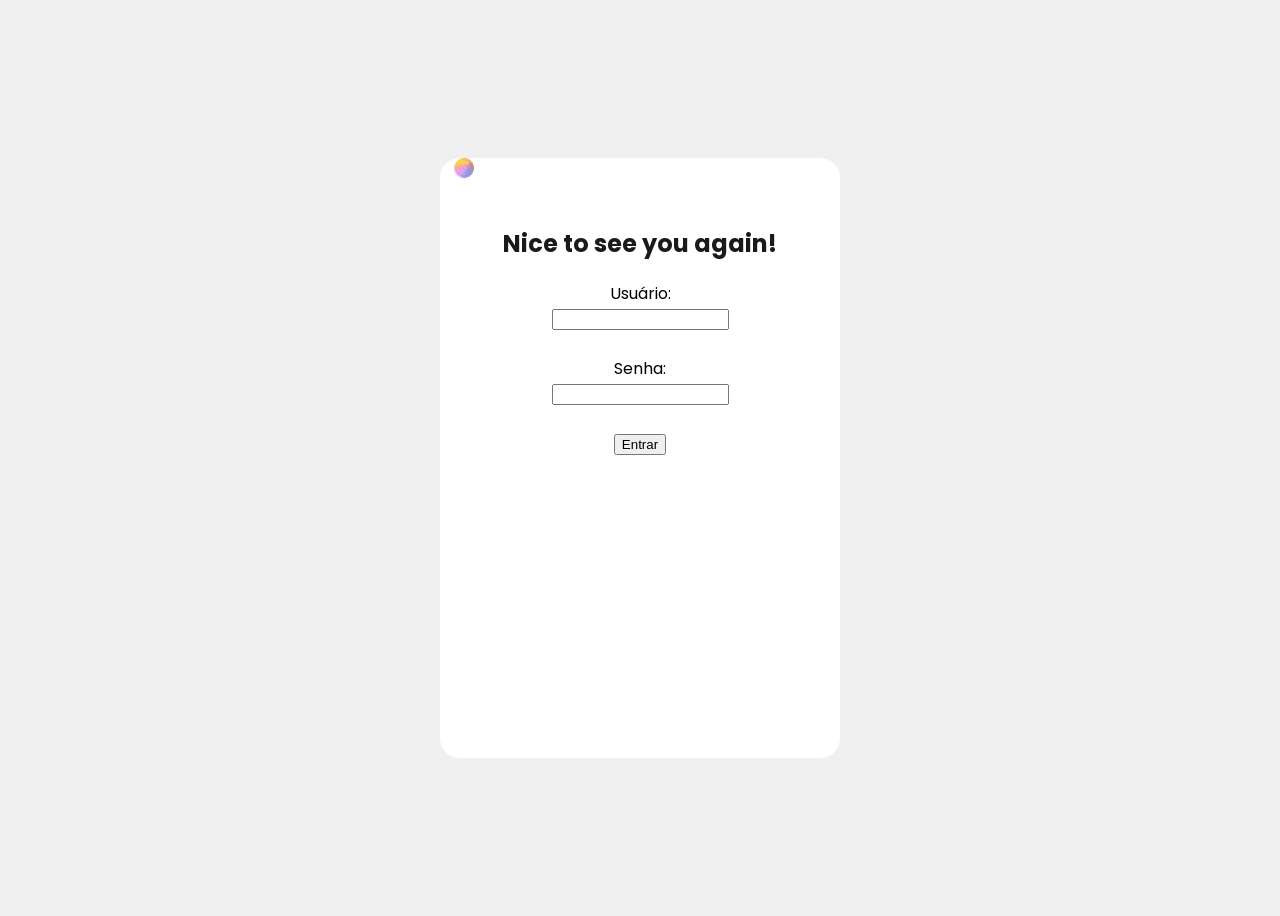
==== index.html @ f5b7cad3 "Login V1" ====
<!doctype html>
<html lang="pt-BR">
  <head>
    <meta charset="UTF-8" />
    <meta name="viewport" content="width=device-width, initial-scale=1.0" />
    <title>Tela de Login</title>
    <link rel="stylesheet" href="styles.css" />
    <link
      href="https://fonts.googleapis.com/css2?family=Poppins:wght@400;600;700&display=swap"
      rel="stylesheet"
    />
  </head>
  <body>
    <div></div>

    <div class="login-card">
      <div class="avatar">
        <img src="img/avatar.png" alt="Avatar" width="20px" />
      </div>
      
      <div><h2>Nice to see you again!</h2></div>

      <div>
        <form action="" method="post">
          <label for="username">Usuário:</label><br />
          <input type="text" id="username" name="username" /><br /><br />
          <label for="password">Senha:</label><br />
          <input type="password" id="password" name="password" /><br /><br />
          <input type="submit" value="Entrar" />
        </form>
      </div>
    </div>
  </body>
</html>
---- styles.css ----
body {
  background-color: #f0f0f0;
  display: flex;
  justify-content: center;
  align-items: center;
  height: 100vh;
  font-family: "Poppins", sans-serif;
}

.login-card {
  height: 600px;
  width: 400px;
  background-color: #fff;
  text-align: center;
  border-radius: 20px;
}

.login-card h2 {
  color: #1a1a1a;
}

.avatar
{
  height: 48px;
    width: 48px;
  border-radius: 50%;
padding: px;
}
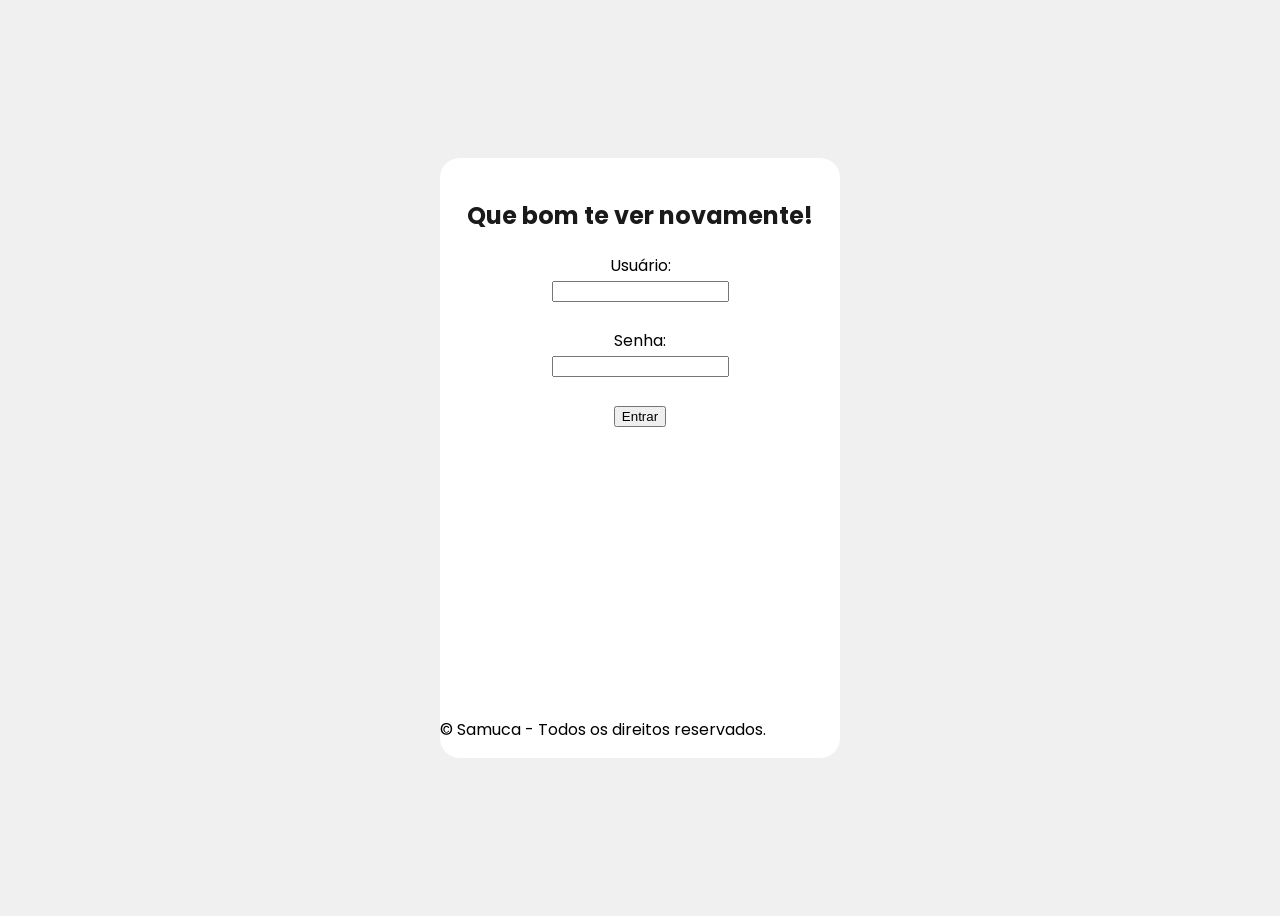
==== commit 979920e1: "Tela v1" ====
--- a/index.html
+++ b/index.html
@@ -11,14 +11,11 @@
     />
   </head>
   <body>
-    <div></div>
 
     <div class="login-card">
-      <div class="avatar">
-        <img src="img/avatar.png" alt="Avatar" width="20px" />
-      </div>
+
       
-      <div><h2>Nice to see you again!</h2></div>
+      <div class="hero"><h2>Que bom te ver novamente!</h2></div>
 
       <div>
         <form action="" method="post">
@@ -29,6 +26,13 @@
           <input type="submit" value="Entrar" />
         </form>
       </div>
+
+      <div class="rodape">
+        <footer>
+            <p>&copy; Samuca - Todos os direitos reservados.</p>
+        </footer>
+      </div>
+
     </div>
   </body>
 </html>
--- a/styles.css
+++ b/styles.css
@@ -13,17 +13,32 @@
   background-color: #fff;
   text-align: center;
   border-radius: 20px;
+  flex-direction: column;
+  position: relative;
+  display: flex;
+
+
+
+
 }
 
 .login-card h2 {
   color: #1a1a1a;
 }
 
-.avatar
-{
-  height: 48px;
-    width: 48px;
-  border-radius: 50%;
-padding: px;
+.hero {
+  padding-top: 20px;
 }
 
+.avatar {
+  height: 48px;
+  width: 48px;
+  border-radius: 50%;
+}
+
+.rodape {
+  bottom: 0;
+  position: absolute;
+  text-align: left;
+
+}
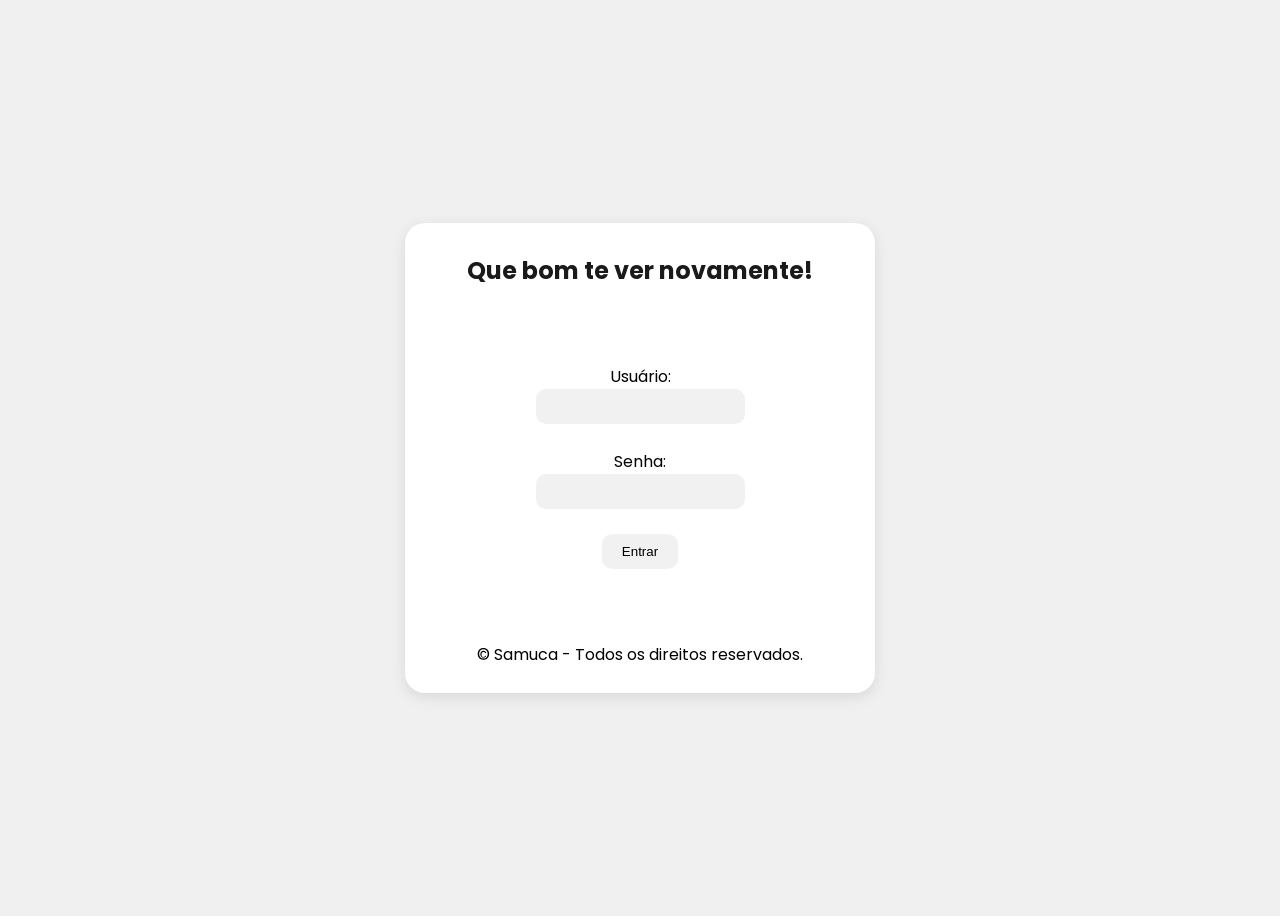
==== commit 0adad7cb: "nova versão" ====
--- a/index.html
+++ b/index.html
@@ -17,13 +17,13 @@
       
       <div class="hero"><h2>Que bom te ver novamente!</h2></div>
 
-      <div>
+      <div class="form-login">
         <form action="" method="post">
           <label for="username">Usuário:</label><br />
           <input type="text" id="username" name="username" /><br /><br />
           <label for="password">Senha:</label><br />
           <input type="password" id="password" name="password" /><br /><br />
-          <input type="submit" value="Entrar" />
+          <input class="entrar" type="submit" value="Entrar" />
         </form>
       </div>
 
--- a/styles.css
+++ b/styles.css
@@ -8,26 +8,42 @@
 }
 
 .login-card {
-  height: 600px;
-  width: 400px;
+  height: 450px;
+  width: 450px;
   background-color: #fff;
   text-align: center;
   border-radius: 20px;
   flex-direction: column;
   position: relative;
   display: flex;
-
-
-
-
+  justify-content: space-between;
+  padding: 10px;
+  box-shadow: 0 4px 15px rgba(0, 0, 0, 0.1);
 }
 
 .login-card h2 {
   color: #1a1a1a;
 }
 
-.hero {
-  padding-top: 20px;
+.form-login{
+  size: 16px;
+}
+
+input {
+  padding: 10px 20px;
+  border-radius: 10px;
+  border: none;
+  background-color: #f1f1f1;
+}
+
+.entrar{
+    transition: all 0.4s ease;
+}
+
+.entrar:hover {
+  scale: 1.05;
+
+  cursor: pointer;
 }
 
 .avatar {
@@ -37,8 +53,5 @@
 }
 
 .rodape {
-  bottom: 0;
-  position: absolute;
-  text-align: left;
-
+  text-align: center;
 }
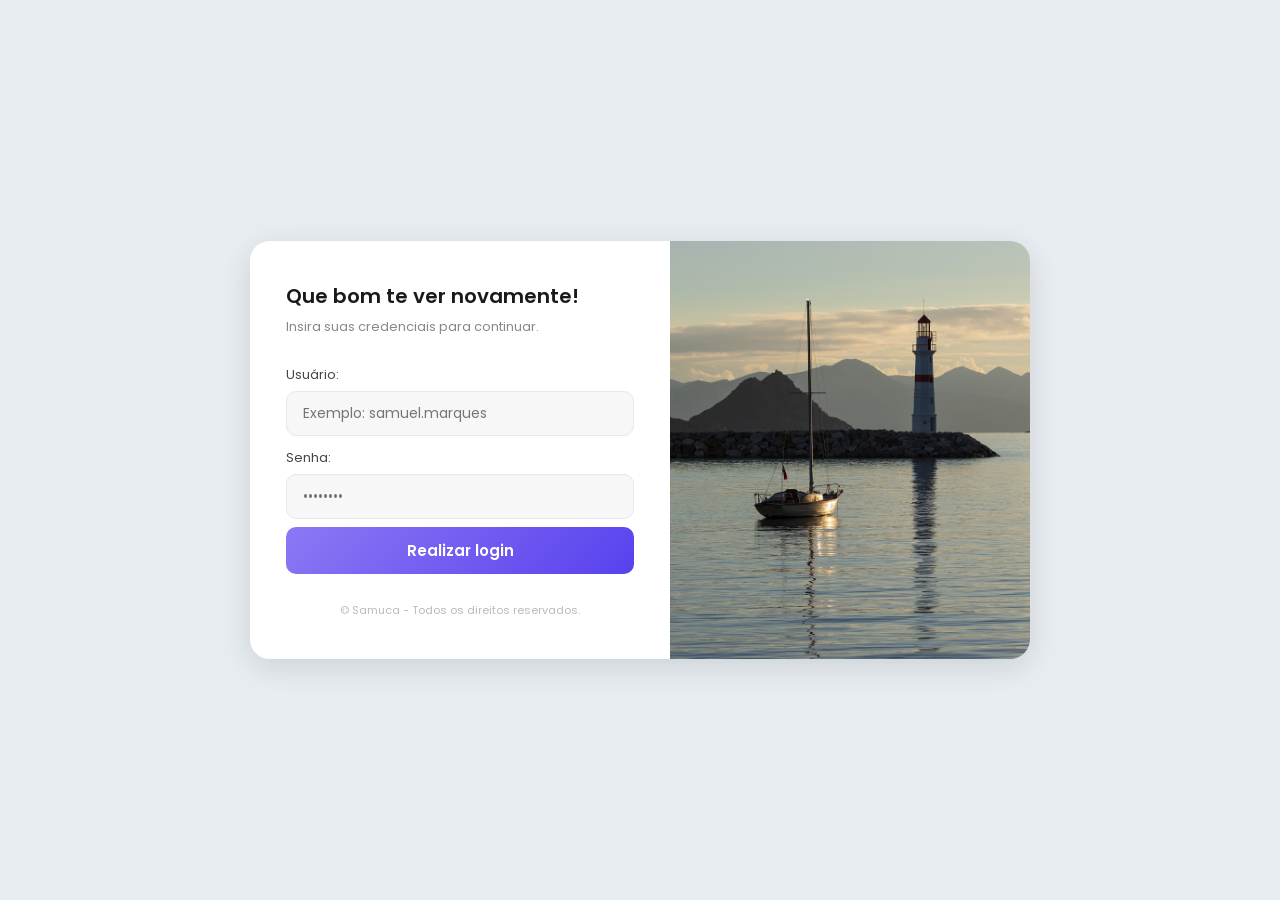
==== commit 9f35bf68: "Nova Atualização - Pronto" ====
--- a/index.html
+++ b/index.html
@@ -4,7 +4,7 @@
     <meta charset="UTF-8" />
     <meta name="viewport" content="width=device-width, initial-scale=1.0" />
     <title>Tela de Login</title>
-    <link rel="stylesheet" href="styles.css" />
+     <link rel="stylesheet" href="./styles/styles.css" />
     <link
       href="https://fonts.googleapis.com/css2?family=Poppins:wght@400;600;700&display=swap"
       rel="stylesheet"
@@ -12,27 +12,53 @@
   </head>
   <body>
 
-    <div class="login-card">
 
-      
-      <div class="hero"><h2>Que bom te ver novamente!</h2></div>
+    <div class="login-wrapper">
 
-      <div class="form-login">
-        <form action="" method="post">
-          <label for="username">Usuário:</label><br />
-          <input type="text" id="username" name="username" /><br /><br />
-          <label for="password">Senha:</label><br />
-          <input type="password" id="password" name="password" /><br /><br />
-          <input class="entrar" type="submit" value="Entrar" />
-        </form>
+      <!-- PAINEL ESQUERDO: formulário de login -->
+      <div class="login-card">
+
+        <div class="hero">
+          <h2>Que bom te ver novamente!</h2>
+          <p class="subtitulo">Insira suas credenciais para continuar.</p>
+        </div>
+
+        <div class="form-login">
+          <form action="login-feito.html">
+
+            <div>
+              <label for="username">Usuário:</label>
+              <input type="text" id="username" name="username" placeholder="Exemplo: samuel.marques" />
+            </div>
+
+            <div class="password-field">
+              <label for="password">Senha:</label>
+              <input type="password" id="password" name="password" placeholder="••••••••" />
+            </div>
+
+             <button class="entrar"  type="submit">Realizar login</button>
+            
+          </form>
+        </div>
+
+        <div class="rodape">
+          <footer>
+            <p>&copy; Samuca - Todos os direitos reservados.</p>
+          </footer>
+        </div>
+
       </div>
+      <!-- FIM painel esquerdo -->
 
-      <div class="rodape">
-        <footer>
-            <p>&copy; Samuca - Todos os direitos reservados.</p>
-        </footer>
-      </div>
+      <!--
+        PAINEL DIREITO: a imagem é aplicada via CSS como
+        background-image no seletor .login-panel-right.
+        O caminho 'img/imagem.png' parte da pasta do projeto.
+      -->
+      <div class="login-panel-right"></div>
+      <!-- FIM painel direito -->
 
     </div>
+
   </body>
 </html>
--- a/styles/styles.css
+++ b/styles/styles.css
@@ -0,0 +1,124 @@
+@import url('https://fonts.googleapis.com/css2?family=Poppins:wght@400;600;700&display=swap');
+
+* {
+  box-sizing: border-box;
+  margin: 0;
+  padding: 0;
+}
+
+body {
+  background-color: #e8edf2;
+  display: flex;
+  justify-content: center;
+  align-items: center;
+  height: 100vh;
+  font-family: "Poppins", sans-serif;
+}
+
+.login-wrapper {
+  display: flex;
+  border-radius: 20px;
+  overflow: hidden;
+  box-shadow: 0 8px 32px rgba(0, 0, 0, 0.12);
+}
+
+
+.login-card {
+  width: 420px;
+  background-color: #fff;
+  display: flex;
+  flex-direction: column;
+  justify-content: space-between;
+  padding: 40px 36px;
+}
+
+.login-card h2 {
+  color: #1a1a1a;
+  font-size: 20px;
+  font-weight: 600;
+  margin-bottom: 6px;
+}
+
+.login-card .subtitulo {
+  color: #888;
+  font-size: 13px;
+}
+
+.form-login {
+  display: flex;
+  flex-direction: column;
+  gap: 16px;
+  margin: 28px 0;
+}
+
+.form-login label {
+  display: block;
+  font-size: 13px;
+  color: #444;
+  margin-bottom: 6px;
+}
+
+input[type="text"],
+input[type="password"] {
+  width: 100%;
+  padding: 11px 16px;
+  border-radius: 10px;
+  border: 1.5px solid #e8e8e8;
+  background-color: #f7f7f7;
+  font-family: "Poppins", sans-serif;
+  font-size: 14px;
+  outline: none;
+  transition: border-color 0.2s ease;
+}
+
+input[type="text"]:focus,
+input[type="password"]:focus {
+  border-color: #3a7bd5;
+  background-color: #fff;
+}
+
+.entrar {
+  width: 100%;
+  padding: 12px;
+  border-radius: 10px;
+  border: none;
+  background: linear-gradient(135deg, #8a79f4, #5841ee);
+  color: white;
+  font-family: "Poppins", sans-serif;
+  font-size: 15px;
+  font-weight: 600;
+  cursor: pointer;
+  margin-top: 8px;
+  transition: all 0.3s ease;
+}
+
+.entrar:hover {
+  transform: scale(1.03);
+  box-shadow: 0 4px 14px rgba(139, 122, 243, 0.4);
+}
+
+.rodape {
+  text-align: center;
+  font-size: 11px;
+  color: #bbb;
+}
+
+
+.login-panel-right {
+  width: 360px;
+  background-image: url('../img/imagem.png');
+  background-size: cover;
+  background-position: center;
+}
+
+.password-field {
+  margin-top: 12px;
+}
+
+.textos{
+  display: flex;
+  flex-direction: column;
+  gap: 4px;
+  font-size: 13px;
+  padding-top: 16px;
+}
